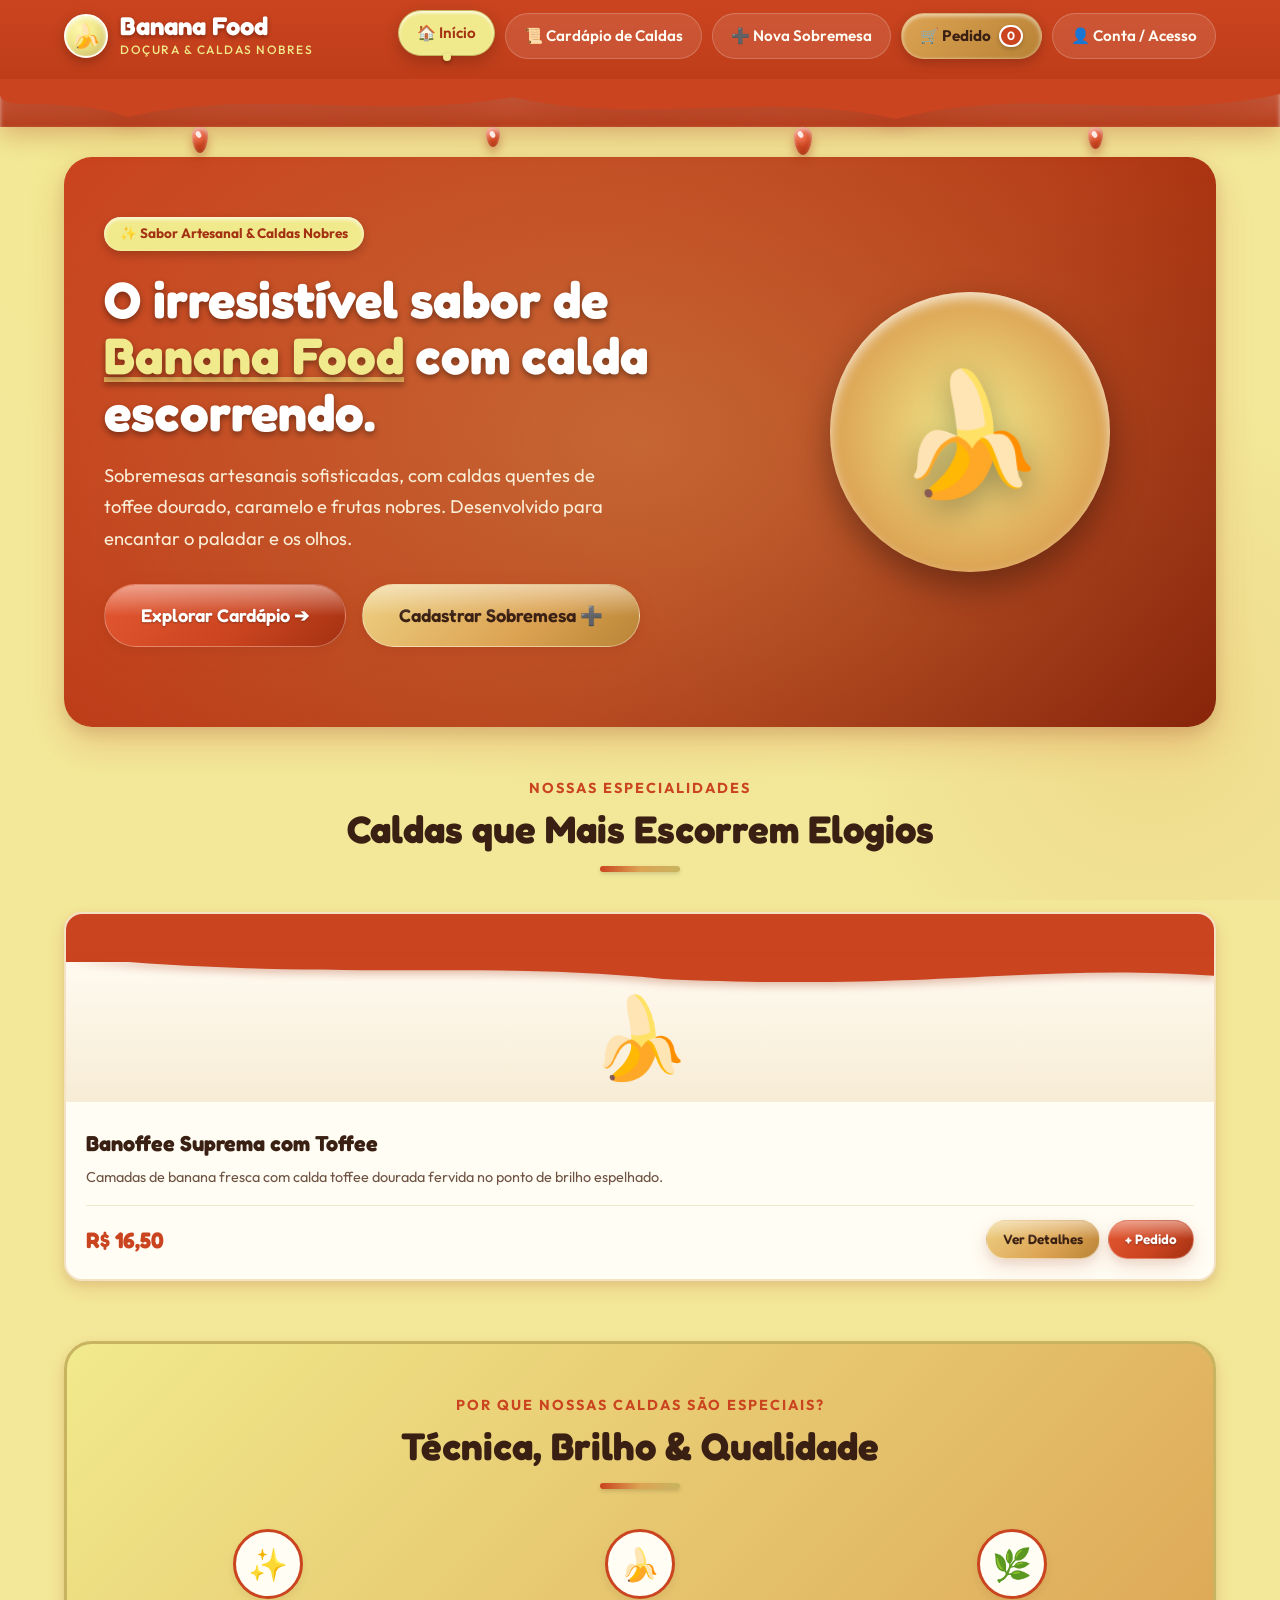
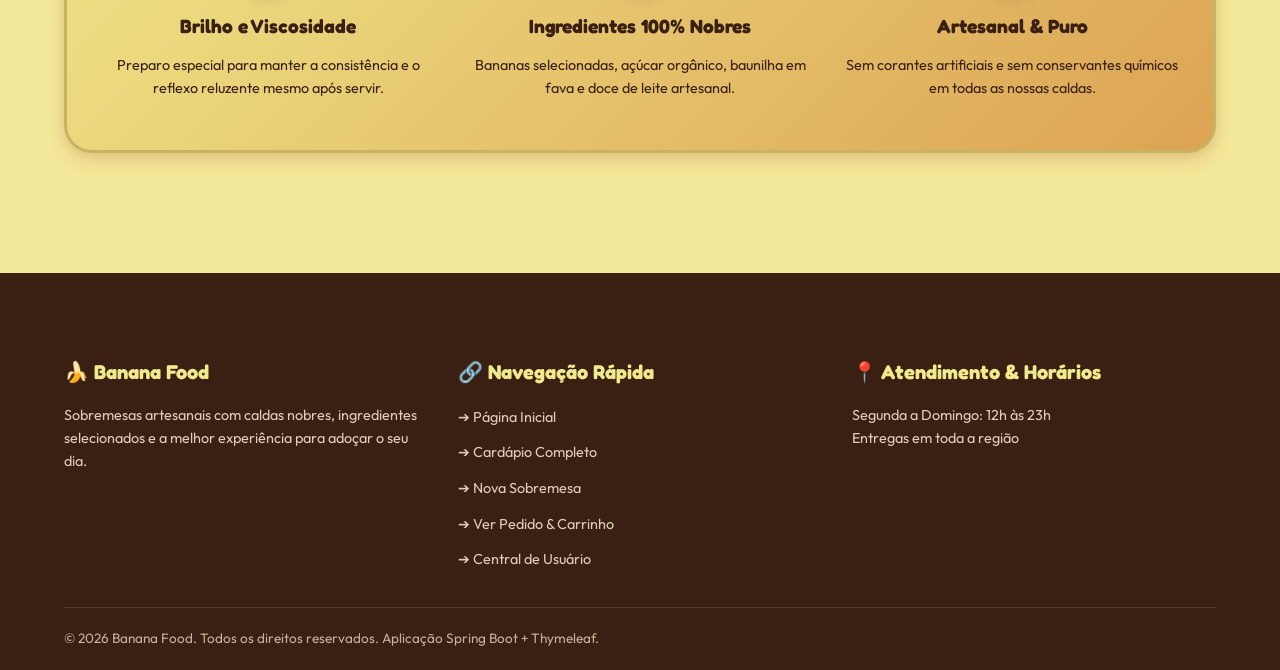
==== src/main/resources/templates/index.html @ f7de23c0 "feat: migracao do prototipo para Spring Boot e Thymeleaf com rotas, templates, models e services" ====
<!DOCTYPE html>
<html lang="pt-BR" xmlns:th="http://www.thymeleaf.org">

<head>
    <meta charset="UTF-8">
    <meta name="viewport" content="width=device-width, initial-scale=1.0">
    <meta name="description"
        content="Banana Food: Sobremesas artesanais sofisticadas com caldas quentes e ingredientes nobres.">
    <title>Banana Food | Sobremesas & Caldas Nobres</title>
    <link rel="stylesheet" th:href="@{/css/style.css}" href="/css/style.css">
    <link rel="stylesheet" th:href="@{/css/index.css}" href="/css/index.css">
</head>

<body>

    <header class="site-header">
        <div class="header-conteudo">
            <a th:href="@{/}" href="/" class="site-logo" aria-label="Página Inicial do Banana Food">
                <span class="logo-icone" role="img" aria-label="Banana Food">🍌</span>
                <div class="logo-texto">
                    <strong class="logo-titulo">Banana Food</strong>
                    <span class="logo-subtitulo">Doçura & Caldas Nobres</span>
                </div>
            </a>

            <button type="button" class="botao-menu-mobile" id="botao-menu-mobile" aria-label="Abrir Menu de Navegação">
                ☰
            </button>

            <nav class="menu-principal" id="menu-principal-nav" aria-label="Menu Principal">
                <ul class="menu-lista">
                    <li><a th:href="@{/}" href="/" class="ativo">🏠 Início</a></li>
                    <li><a th:href="@{/menu}" href="/menu">📜 Cardápio de Caldas</a></li>
                    <li><a th:href="@{/produtos/novo}" href="/produtos/novo">➕ Nova Sobremesa</a></li>
                    <li>
                        <a th:href="@{/carrinho}" href="/carrinho" class="botao-carrinho-header">
                            🛒 Pedido <span class="contador-carrinho" aria-label="Itens no carrinho">0</span>
                        </a>
                    </li>
                    <li><a th:href="@{/login-cadastro}" href="/login-cadastro">👤 Conta / Acesso</a></li>
                </ul>
            </nav>
        </div>

        <div class="calda-topo">
            <svg class="calda-onda-svg" viewBox="0 0 1200 48" preserveAspectRatio="none" aria-hidden="true">
                <path
                    d="M0,0 L1200,0 L1200,15 C1080,45 960,5 840,40 C720,10 600,48 480,18 C360,42 240,8 120,38 C60,15 0,35 0,15 Z">
                </path>
            </svg>
            <div class="calda-gotas-container">
                <span class="calda-gota pos-1" aria-hidden="true"></span>
                <span class="calda-gota pos-2" aria-hidden="true"></span>
                <span class="calda-gota pos-3" aria-hidden="true"></span>
                <span class="calda-gota pos-4" aria-hidden="true"></span>
            </div>
        </div>
    </header>

    <main class="conteudo-principal">

        <section class="hero-banner" aria-labelledby="titulo-hero">
            <div class="hero-conteudo">
                <span class="hero-tag">✨ Sabor Artesanal & Caldas Nobres</span>
                <h1 class="hero-titulo" id="titulo-hero">
                    O irresistível sabor de <span>Banana Food</span> com calda escorrendo.
                </h1>
                <p class="hero-descricao">
                    Sobremesas artesanais sofisticadas, com caldas quentes de toffee dourado, caramelo e frutas nobres.
                    Desenvolvido para encantar o paladar e os olhos.
                </p>
                <div class="hero-acoes">
                    <a th:href="@{/menu}" href="/menu" class="btn btn-primary btn-lg">Explorar Cardápio ➔</a>
                    <a th:href="@{/produtos/novo}" href="/produtos/novo" class="btn btn-secondary btn-lg">Cadastrar Sobremesa ➕</a>
                </div>
            </div>

            <figure class="hero-visual">
                <div class="hero-disco-calda">
                    <span class="emoji-principal" role="img" aria-label="Banana com Calda">🍌</span>
                </div>
                <figcaption class="sr-only">Sobremesa especial de banana com calda de caramelo escorrendo</figcaption>
            </figure>
        </section>

        <section class="secao-destaques" aria-labelledby="titulo-destaques">
            <header class="secao-cabecalho">
                <span class="secao-subtitulo">Nossas Especialidades</span>
                <h2 class="secao-titulo" id="titulo-destaques">Caldas que Mais Escorrem Elogios</h2>
                <div class="secao-divisor" aria-hidden="true"></div>
            </header>

            <div class="grid-destaques">
                <article class="card-produto-destaque" th:each="destaque : ${destaques}">
                    <header class="card-topo-calda">
                        <svg viewBox="0 0 500 40" preserveAspectRatio="none">
                            <path d="M0,0 C120,40 180,5 260,35 C380,55 420,10 500,30 L500,0 Z"></path>
                        </svg>
                    </header>
                    <figure class="card-imagem-area">
                        <span role="img" th:text="${destaque.emoji}" aria-label="Sobremesa em Destaque">🍌</span>
                    </figure>
                    <div class="card-corpo">
                        <div class="card-info">
                            <h3 th:text="${destaque.nome}">Banoffee Suprema com Toffee</h3>
                            <p th:text="${destaque.descricao}">Camadas de banana fresca com calda toffee dourada fervida no ponto de brilho espelhado.</p>
                        </div>
                        <footer class="card-rodape">
                            <span class="preco-tag" th:text="'R$ ' + ${destaque.precoFormatado}">R$ 16,50</span>
                            <div style="display: flex; gap: 8px;">
                                <a th:href="@{/produtos/{id}(id=${destaque.id})}" href="/produtos/1" class="btn btn-secondary btn-sm">Ver Detalhes</a>
                                <button type="button" class="btn btn-primary btn-sm"
                                    th:attr="onclick=|adicionarAoCarrinho(${destaque.id}, '${destaque.nome}', ${destaque.preco}, '${destaque.emoji}')|">
                                    + Pedido
                                </button>
                            </div>
                        </footer>
                    </div>
                </article>
            </div>
        </section>

        <section class="secao-diferenciais" aria-labelledby="titulo-diferenciais">
            <header class="secao-cabecalho">
                <span class="secao-subtitulo">Por que Nossas Caldas São Especiais?</span>
                <h2 class="secao-titulo" id="titulo-diferenciais">Técnica, Brilho & Qualidade</h2>
                <div class="secao-divisor" aria-hidden="true"></div>
            </header>

            <div class="grid-diferenciais">
                <article class="item-diferencial">
                    <div class="diferencial-icone" role="img" aria-label="Efeito de Brilho">✨</div>
                    <h3>Brilho e Viscosidade</h3>
                    <p>Preparo especial para manter a consistência e o reflexo reluzente mesmo após servir.</p>
                </article>

                <article class="item-diferencial">
                    <div class="diferencial-icone" role="img" aria-label="Ingredientes Nobres">🍌</div>
                    <h3>Ingredientes 100% Nobres</h3>
                    <p>Bananas selecionadas, açúcar orgânico, baunilha em fava e doce de leite artesanal.</p>
                </article>

                <article class="item-diferencial">
                    <div class="diferencial-icone" role="img" aria-label="Sem Conservantes">🌿</div>
                    <h3>Artesanal & Puro</h3>
                    <p>Sem corantes artificiais e sem conservantes químicos em todas as nossas caldas.</p>
                </article>
            </div>
        </section>

    </main>

    <footer class="site-footer">
        <svg class="footer-onda-superior" viewBox="0 0 1200 35" preserveAspectRatio="none" aria-hidden="true">
            <path d="M0,35 L1200,35 L1200,10 C1000,40 800,0 600,25 C400,0 200,40 0,10 Z"></path>
        </svg>

        <div class="footer-conteudo">
            <div class="footer-grid">
                <section class="footer-coluna">
                    <h3>🍌 Banana Food</h3>
                    <p>
                        Sobremesas artesanais com caldas nobres, ingredientes selecionados e a melhor experiência para adoçar o seu dia.
                    </p>
                </section>

                <nav class="footer-coluna" aria-label="Links do Rodapé">
                    <h3>🔗 Navegação Rápida</h3>
                    <ul class="footer-links">
                        <li><a th:href="@{/}" href="/">➔ Página Inicial</a></li>
                        <li><a th:href="@{/menu}" href="/menu">➔ Cardápio Completo</a></li>
                        <li><a th:href="@{/produtos/novo}" href="/produtos/novo">➔ Nova Sobremesa</a></li>
                        <li><a th:href="@{/carrinho}" href="/carrinho">➔ Ver Pedido & Carrinho</a></li>
                        <li><a th:href="@{/login-cadastro}" href="/login-cadastro">➔ Central de Usuário</a></li>
                    </ul>
                </nav>

                <section class="footer-coluna">
                    <h3>📍 Atendimento & Horários</h3>
                    <p>Segunda a Domingo: 12h às 23h<br>Entregas em toda a região</p>
                </section>
            </div>

            <div class="footer-inferior">
                <p>© 2026 Banana Food. Todos os direitos reservados. Aplicação Spring Boot + Thymeleaf.</p>
            </div>
        </div>
    </footer>

    <script th:src="@{/js/script.js}" src="/js/script.js"></script>
</body>

</html>
---- css/style.css ----
@import url('https://fonts.googleapis.com/css2?family=Fredoka:wght@400;500;600;700&family=Outfit:wght@300;400;500;600;700&display=swap');

:root {
    --color-primary: #CA441F;
    --color-primary-dark: #A33112;
    --color-secondary: #DCA353;
    --color-secondary-dark: #B98436;
    --color-accent: #C8B460;
    --color-light: #F1EA8C;
    --color-bg: #F3E899;

    --color-surface: #FFFDF4;
    --color-surface-translucent: rgba(255, 253, 244, 0.88);
    --color-text-dark: #3A1F13;
    --color-text-muted: #6E5343;
    --color-white: #FFFFFF;

    --shadow-sm: 0 4px 8px rgba(58, 31, 19, 0.08);
    --shadow-md: 0 8px 20px rgba(202, 68, 31, 0.15), 0 4px 8px rgba(58, 31, 19, 0.08);
    --shadow-lg: 0 16px 36px rgba(202, 68, 31, 0.22), 0 6px 14px rgba(58, 31, 19, 0.12);
    --shadow-drip: 0 10px 20px rgba(163, 49, 18, 0.35);

    --gloss-highlight: linear-gradient(180deg, rgba(255, 255, 255, 0.6) 0%, rgba(255, 255, 255, 0.1) 45%, rgba(255, 255, 255, 0) 50%, rgba(255, 255, 255, 0.2) 100%);
    --gloss-sheen: radial-gradient(circle at 30% 20%, rgba(255, 255, 255, 0.8) 0%, rgba(255, 255, 255, 0) 60%);

    --font-display: 'Fredoka', cursive, sans-serif;
    --font-body: 'Outfit', -apple-system, BlinkMacSystemFont, sans-serif;

    --radius-sm: 10px;
    --radius-md: 18px;
    --radius-lg: 28px;
    --radius-pill: 9999px;
    --transition-normal: all 0.3s cubic-bezier(0.25, 0.8, 0.25, 1);
    --transition-bounce: all 0.4s cubic-bezier(0.34, 1.56, 0.64, 1);
}

.sr-only {
    position: absolute;
    width: 1px;
    height: 1px;
    padding: 0;
    margin: -1px;
    overflow: hidden;
    clip: rect(0, 0, 0, 0);
    white-space: nowrap;
    border: 0;
}

* {
    margin: 0;
    padding: 0;
    box-sizing: border-box;
}

html {
    scroll-behavior: smooth;
    font-size: 16px;
}

body {
    font-family: var(--font-body);
    background-color: var(--color-bg);
    background-image:
        radial-gradient(circle at 10% 20%, rgba(241, 234, 140, 0.45) 0%, transparent 20%),
        radial-gradient(circle at 90% 80%, rgba(220, 163, 83, 0.2) 0%, transparent 25%),
        radial-gradient(circle at 50% 50%, rgba(200, 180, 96, 0.15) 0%, transparent 50%);
    background-attachment: fixed;
    color: var(--color-text-dark);
    min-height: 100vh;
    display: flex;
    flex-direction: column;
    line-height: 1.6;
    overflow-x: hidden;
}

.calda-topo {
    position: relative;
    width: 100%;
    background: var(--color-primary);
    background-image: linear-gradient(180deg, rgba(255, 255, 255, 0.25) 0%, rgba(0, 0, 0, 0.1) 100%);
    box-shadow: inset 0 2px 4px rgba(255, 255, 255, 0.6);
    z-index: 20;
}

.calda-onda-svg {
    display: block;
    width: 100%;
    height: 48px;
    fill: var(--color-primary);
    filter: drop-shadow(0 8px 8px rgba(163, 49, 18, 0.35));
}

.calda-onda-svg.secundaria {
    fill: var(--color-secondary);
    filter: drop-shadow(0 6px 6px rgba(185, 132, 54, 0.35));
}

.calda-onda-svg.invertida {
    transform: rotate(180deg);
}

.calda-gotas-container {
    position: absolute;
    top: 100%;
    left: 0;
    width: 100%;
    pointer-events: none;
    overflow: visible;
    height: 40px;
}

.calda-gota {
    position: absolute;
    width: 18px;
    height: 24px;
    background: radial-gradient(circle at 35% 30%, #ff8364 0%, var(--color-primary) 50%, var(--color-primary-dark) 100%);
    border-radius: 50% 50% 50% 50% / 30% 30% 70% 70%;
    box-shadow: 0 6px 10px rgba(163, 49, 18, 0.4), inset 0 3px 4px rgba(255, 255, 255, 0.6);
    animation: pingaCalda 3.5s ease-in-out infinite;
}

.calda-gota::after {
    content: '';
    position: absolute;
    top: 4px;
    left: 4px;
    width: 5px;
    height: 7px;
    background: rgba(255, 255, 255, 0.85);
    border-radius: 50%;
    transform: rotate(-30deg);
}

.calda-gota.pos-1 {
    left: 15%;
    animation-delay: 0.2s;
    height: 26px;
    width: 16px;
}

.calda-gota.pos-2 {
    left: 38%;
    animation-delay: 1.6s;
    height: 20px;
    width: 14px;
}

.calda-gota.pos-3 {
    left: 62%;
    animation-delay: 0.9s;
    height: 28px;
    width: 18px;
}

.calda-gota.pos-4 {
    left: 85%;
    animation-delay: 2.3s;
    height: 22px;
    width: 15px;
}

@keyframes pingaCalda {

    0%,
    100% {
        transform: translateY(0) scaleY(1);
    }

    50% {
        transform: translateY(8px) scaleY(1.15) scaleX(0.9);
    }

    70% {
        transform: translateY(12px) scaleY(1.25) scaleX(0.85);
    }
}

.borda-escorrendo {
    position: relative;
    border-radius: var(--radius-md);
    border: 3px solid var(--color-secondary);
    background: var(--color-surface);
    box-shadow: var(--shadow-md);
    overflow: hidden;
}

.borda-escorrendo::before {
    content: '';
    position: absolute;
    top: 0;
    left: 0;
    right: 0;
    height: 12px;
    background: linear-gradient(90deg, var(--color-primary), var(--color-secondary), var(--color-accent));
    box-shadow: inset 0 2px 4px rgba(255, 255, 255, 0.7);
}

header.site-header {
    position: sticky;
    top: 0;
    z-index: 1000;
    background: linear-gradient(180deg, var(--color-primary) 0%, #ba3a17 95%, transparent 100%);
    box-shadow: 0 8px 24px rgba(163, 49, 18, 0.3);
}

.topo-academico {
    background-color: var(--color-text-dark);
    color: var(--color-light);
    padding: 6px 20px;
    font-size: 0.82rem;
    display: flex;
    justify-content: space-between;
    align-items: center;
    flex-wrap: wrap;
    gap: 10px;
}

.topo-academico strong {
    color: var(--color-light);
}

.topo-academico aside {
    display: flex;
    align-items: center;
    gap: 12px;
}

.badge-academico {
    background: var(--color-secondary);
    color: var(--color-text-dark);
    padding: 2px 10px;
    border-radius: var(--radius-pill);
    font-weight: 700;
    font-size: 0.75rem;
    letter-spacing: 0.5px;
    box-shadow: 0 2px 5px rgba(0, 0, 0, 0.2);
}

.header-conteudo {
    max-width: 1200px;
    margin: 0 auto;
    padding: 12px 24px 20px 24px;
    display: flex;
    justify-content: space-between;
    align-items: center;
    gap: 20px;
}

.site-logo {
    display: flex;
    align-items: center;
    gap: 12px;
    text-decoration: none;
    color: var(--color-white);
    transition: var(--transition-bounce);
}

.site-logo:hover {
    transform: scale(1.04) rotate(-1deg);
}

.logo-icone {
    width: 44px;
    height: 44px;
    background: radial-gradient(circle at 35% 30%, #fff7b0 0%, var(--color-light) 40%, var(--color-accent) 100%);
    border-radius: 50%;
    display: flex;
    align-items: center;
    justify-content: center;
    font-size: 1.5rem;
    box-shadow: 0 4px 12px rgba(0, 0, 0, 0.25), inset 0 2px 4px rgba(255, 255, 255, 0.8);
    border: 2px solid var(--color-surface);
}

.logo-texto {
    display: flex;
    flex-direction: column;
}

.logo-titulo {
    font-family: var(--font-display);
    font-size: 1.6rem;
    font-weight: 700;
    line-height: 1.1;
    color: var(--color-white);
    text-shadow: 0 2px 4px rgba(90, 24, 6, 0.6);
}

.logo-subtitulo {
    font-size: 0.75rem;
    font-weight: 500;
    color: var(--color-light);
    letter-spacing: 1.5px;
    text-transform: uppercase;
}

nav.menu-principal {
    display: flex;
    align-items: center;
}

ul.menu-lista {
    display: flex;
    list-style: none;
    gap: 10px;
    align-items: center;
}

ul.menu-lista li a {
    position: relative;
    display: inline-flex;
    align-items: center;
    gap: 8px;
    padding: 10px 18px;
    color: var(--color-surface);
    text-decoration: none;
    font-weight: 600;
    font-size: 0.95rem;
    border-radius: var(--radius-pill);
    transition: var(--transition-bounce);
    background: rgba(255, 255, 255, 0.1);
    border: 1px solid rgba(255, 255, 255, 0.2);
    backdrop-filter: blur(4px);
}

ul.menu-lista li a:hover,
ul.menu-lista li a.ativo {
    background: var(--color-light);
    color: var(--color-primary-dark);
    border-color: var(--color-accent);
    box-shadow: 0 6px 16px rgba(0, 0, 0, 0.2), inset 0 2px 3px rgba(255, 255, 255, 0.8);
    transform: translateY(-3px);
}

ul.menu-lista li a.ativo::after {
    content: '';
    position: absolute;
    bottom: -6px;
    left: 50%;
    transform: translateX(-50%);
    width: 8px;
    height: 8px;
    background: var(--color-light);
    border-radius: 50%;
    box-shadow: 0 2px 4px rgba(0, 0, 0, 0.3);
}

.botao-carrinho-header {
    position: relative;
    background: linear-gradient(135deg, var(--color-secondary) 0%, #b88235 100%) !important;
    color: var(--color-text-dark) !important;
    font-weight: 700 !important;
    box-shadow: 0 4px 12px rgba(0, 0, 0, 0.2), inset 0 2px 4px rgba(255, 255, 255, 0.6) !important;
}

.contador-carrinho {
    display: inline-flex;
    align-items: center;
    justify-content: center;
    background: var(--color-primary);
    color: var(--color-white);
    min-width: 22px;
    height: 22px;
    padding: 0 6px;
    border-radius: var(--radius-pill);
    font-size: 0.75rem;
    font-weight: 700;
    border: 2px solid var(--color-white);
    box-shadow: 0 2px 4px rgba(0, 0, 0, 0.2);
}

.botao-menu-mobile {
    display: none;
    background: rgba(255, 255, 255, 0.15);
    border: 1px solid rgba(255, 255, 255, 0.3);
    color: var(--color-white);
    font-size: 1.5rem;
    padding: 8px 14px;
    border-radius: var(--radius-sm);
    cursor: pointer;
    transition: var(--transition-normal);
}

.botao-menu-mobile:hover {
    background: rgba(255, 255, 255, 0.3);
}

.cartao-responsavel {
    background: linear-gradient(135deg, var(--color-surface) 0%, #fff6d9 100%);
    border: 2px solid var(--color-secondary);
    border-left: 6px solid var(--color-primary);
    border-radius: var(--radius-md);
    padding: 14px 20px;
    margin: 15px 0 25px 0;
    display: flex;
    align-items: center;
    justify-content: space-between;
    flex-wrap: wrap;
    gap: 15px;
    box-shadow: var(--shadow-sm);
    position: relative;
    overflow: hidden;
}

.cartao-responsavel::after {
    content: '';
    position: absolute;
    right: -20px;
    bottom: -8px;
    font-size: 2.2rem;
    font-weight: 900;
    color: rgba(220, 163, 83, 0.12);
    pointer-events: none;
    letter-spacing: 2px;
}

.responsavel-info {
    display: flex;
    align-items: center;
    gap: 14px;
}

.responsavel-avatar {
    width: 44px;
    height: 44px;
    border-radius: 50%;
    background: radial-gradient(circle at 35% 30%, var(--color-light) 0%, var(--color-secondary) 100%);
    display: flex;
    align-items: center;
    justify-content: center;
    font-size: 1.3rem;
    border: 2px solid var(--color-primary);
    box-shadow: 0 3px 6px rgba(0, 0, 0, 0.15);
}

.responsavel-detalhes h4 {
    font-family: var(--font-display);
    font-size: 1rem;
    color: var(--color-primary-dark);
    margin-bottom: 2px;
}

.responsavel-detalhes p {
    font-size: 0.85rem;
    color: var(--color-text-muted);
}

.responsavel-detalhes strong {
    color: var(--color-text-dark);
}

.responsavel-tags {
    display: flex;
    gap: 8px;
    flex-wrap: wrap;
}

.tag-topico {
    background: var(--color-secondary);
    color: var(--color-text-dark);
    font-size: 0.78rem;
    font-weight: 700;
    padding: 4px 12px;
    border-radius: var(--radius-pill);
    box-shadow: inset 0 1px 2px rgba(255, 255, 255, 0.6);
}

.tag-status {
    background: var(--color-primary);
    color: var(--color-white);
    font-size: 0.78rem;
    font-weight: 600;
    padding: 4px 12px;
    border-radius: var(--radius-pill);
}

.btn {
    position: relative;
    display: inline-flex;
    align-items: center;
    justify-content: center;
    gap: 10px;
    padding: 12px 26px;
    font-family: var(--font-display);
    font-size: 1rem;
    font-weight: 600;
    text-decoration: none;
    border: none;
    border-radius: var(--radius-pill);
    cursor: pointer;
    transition: var(--transition-bounce);
    overflow: hidden;
    box-shadow: var(--shadow-md);
}

.btn::before {
    content: '';
    position: absolute;
    top: 0;
    left: 0;
    right: 0;
    height: 50%;
    background: linear-gradient(180deg, rgba(255, 255, 255, 0.45) 0%, rgba(255, 255, 255, 0) 100%);
    border-radius: var(--radius-pill) var(--radius-pill) 0 0;
    pointer-events: none;
}

.btn:hover {
    transform: translateY(-4px) scale(1.02);
    box-shadow: var(--shadow-lg);
}

.btn:active {
    transform: translateY(0) scale(0.98);
}

.btn-primary {
    background: linear-gradient(135deg, #e45832 0%, var(--color-primary) 60%, var(--color-primary-dark) 100%);
    color: var(--color-white);
    border: 1px solid rgba(255, 255, 255, 0.3);
    text-shadow: 0 1px 2px rgba(0, 0, 0, 0.3);
}

.btn-secondary {
    background: linear-gradient(135deg, #eed083 0%, var(--color-secondary) 60%, var(--color-secondary-dark) 100%);
    color: var(--color-text-dark);
    border: 1px solid rgba(255, 255, 255, 0.4);
}

.btn-accent {
    background: linear-gradient(135deg, var(--color-light) 0%, var(--color-accent) 100%);
    color: var(--color-text-dark);
}

.btn-outline {
    background: transparent;
    color: var(--color-primary);
    border: 2px solid var(--color-primary);
}

.btn-outline:hover {
    background: var(--color-primary);
    color: var(--color-white);
}

.btn-sm {
    padding: 8px 16px;
    font-size: 0.85rem;
}

.btn-lg {
    padding: 16px 36px;
    font-size: 1.15rem;
}

main.conteudo-principal {
    flex: 1;
    max-width: 1200px;
    width: 100%;
    margin: 0 auto;
    padding: 30px 24px 60px 24px;
}

.secao-cabecalho {
    text-align: center;
    margin-bottom: 40px;
    position: relative;
}

.secao-subtitulo {
    color: var(--color-primary);
    font-weight: 700;
    text-transform: uppercase;
    letter-spacing: 2px;
    font-size: 0.9rem;
    margin-bottom: 6px;
    display: block;
}

.secao-titulo {
    font-family: var(--font-display);
    font-size: 2.4rem;
    color: var(--color-text-dark);
    line-height: 1.2;
}

.secao-divisor {
    width: 80px;
    height: 6px;
    background: linear-gradient(90deg, var(--color-primary), var(--color-secondary), var(--color-accent));
    margin: 14px auto 0 auto;
    border-radius: var(--radius-pill);
    box-shadow: 0 2px 4px rgba(0, 0, 0, 0.15);
}

#toast-container {
    position: fixed;
    bottom: 25px;
    right: 25px;
    z-index: 9999;
    display: flex;
    flex-direction: column;
    gap: 10px;
    pointer-events: none;
}

.toast {
    pointer-events: auto;
    background: var(--color-surface);
    border-left: 6px solid var(--color-primary);
    border-radius: var(--radius-md);
    padding: 14px 20px;
    display: flex;
    align-items: center;
    gap: 12px;
    min-width: 280px;
    max-width: 380px;
    box-shadow: var(--shadow-lg);
    animation: slideInToast 0.35s cubic-bezier(0.34, 1.56, 0.64, 1) forwards;
    color: var(--color-text-dark);
    font-size: 0.9rem;
    border-top: 1px solid rgba(220, 163, 83, 0.3);
    border-right: 1px solid rgba(220, 163, 83, 0.3);
    border-bottom: 1px solid rgba(220, 163, 83, 0.3);
}

.toast.sucesso {
    border-left-color: #2e8b57;
}

.toast.alerta {
    border-left-color: var(--color-secondary);
}

.toast-icone {
    font-size: 1.4rem;
}

@keyframes slideInToast {
    from {
        opacity: 0;
        transform: translateX(100%) scale(0.9);
    }

    to {
        opacity: 1;
        transform: translateX(0) scale(1);
    }
}

footer.site-footer {
    background: var(--color-text-dark);
    color: var(--color-bg);
    position: relative;
    margin-top: auto;
}

.footer-onda-superior {
    position: relative;
    top: 1px;
    width: 100%;
    height: 35px;
    fill: var(--color-text-dark);
}

.footer-conteudo {
    max-width: 1200px;
    margin: 0 auto;
    padding: 40px 24px 20px 24px;
    display: flex;
    flex-direction: column;
    gap: 35px;
}

.footer-grid {
    display: flex;
    justify-content: space-between;
    flex-wrap: wrap;
    gap: 30px;
}

.footer-coluna {
    flex: 1;
    min-width: 240px;
}

.footer-coluna h3 {
    font-family: var(--font-display);
    font-size: 1.25rem;
    color: var(--color-light);
    margin-bottom: 16px;
    display: flex;
    align-items: center;
    gap: 8px;
}

.footer-coluna p {
    color: #dfceb7;
    font-size: 0.9rem;
    line-height: 1.6;
}

.footer-links {
    list-style: none;
    display: flex;
    flex-direction: column;
    gap: 10px;
}

.footer-links li a {
    color: #dfceb7;
    text-decoration: none;
    font-size: 0.9rem;
    transition: var(--transition-normal);
    display: inline-flex;
    align-items: center;
    gap: 6px;
}

.footer-links li a:hover {
    color: var(--color-light);
    transform: translateX(5px);
}

.footer-autores {
    display: flex;
    flex-direction: column;
    gap: 8px;
    font-size: 0.85rem;
}

.autor-item {
    background: rgba(255, 255, 255, 0.05);
    padding: 8px 12px;
    border-radius: var(--radius-sm);
    border-left: 3px solid var(--color-secondary);
    display: flex;
    justify-content: space-between;
    align-items: center;
}

.autor-item span.funcao {
    color: var(--color-light);
    font-size: 0.75rem;
    background: rgba(202, 68, 31, 0.4);
    padding: 2px 8px;
    border-radius: var(--radius-pill);
}

.footer-inferior {
    border-top: 1px solid rgba(243, 232, 153, 0.15);
    padding-top: 20px;
    display: flex;
    justify-content: space-between;
    align-items: center;
    flex-wrap: wrap;
    gap: 15px;
    font-size: 0.85rem;
    color: #c4b09b;
}

@media (max-width: 900px) {
    .botao-menu-mobile {
        display: block;
    }

    nav.menu-principal {
        display: none;
        position: absolute;
        top: 100%;
        left: 0;
        width: 100%;
        background: var(--color-primary-dark);
        padding: 20px;
        box-shadow: 0 10px 20px rgba(0, 0, 0, 0.3);
        border-bottom: 3px solid var(--color-secondary);
    }

    nav.menu-principal.aberto {
        display: block;
        animation: fadeInDown 0.3s ease forwards;
    }

    ul.menu-lista {
        flex-direction: column;
        width: 100%;
        align-items: stretch;
    }

    ul.menu-lista li a {
        justify-content: center;
        padding: 12px 20px;
    }
}

@keyframes fadeInDown {
    from {
        opacity: 0;
        transform: translateY(-10px);
    }

    to {
        opacity: 1;
        transform: translateY(0);
    }
}
---- css/index.css ----
section.hero-banner {
  position: relative;
  background: linear-gradient(135deg, #CA441F 0%, #b33814 60%, #87250b 100%);
  border-radius: var(--radius-lg);
  padding: 60px 40px 80px 40px;
  color: var(--color-white);
  box-shadow: var(--shadow-lg);
  margin-bottom: 50px;
  overflow: hidden;
  display: flex;
  align-items: center;
  justify-content: space-between;
  gap: 40px;
}

section.hero-banner::before {
  content: '';
  position: absolute;
  top: -50%;
  left: -20%;
  width: 140%;
  height: 200%;
  background: radial-gradient(ellipse at center, rgba(241, 234, 140, 0.25) 0%, transparent 60%);
  pointer-events: none;
}

.hero-conteudo {
  flex: 1.2;
  position: relative;
  z-index: 2;
  display: flex;
  flex-direction: column;
  gap: 20px;
}

.hero-tag {
  align-self: flex-start;
  background: var(--color-light);
  color: var(--color-primary-dark);
  font-weight: 700;
  font-size: 0.85rem;
  padding: 6px 16px;
  border-radius: var(--radius-pill);
  box-shadow: 0 4px 10px rgba(0, 0, 0, 0.2), inset 0 2px 4px rgba(255, 255, 255, 0.8);
  display: inline-flex;
  align-items: center;
  gap: 6px;
}

.hero-titulo {
  font-family: var(--font-display);
  font-size: 3.2rem;
  line-height: 1.1;
  text-shadow: 0 3px 6px rgba(0, 0, 0, 0.4);
}

.hero-titulo span {
  color: var(--color-light);
  text-decoration: underline;
  text-decoration-color: var(--color-secondary);
}

.hero-descricao {
  font-size: 1.15rem;
  color: #faeed7;
  max-width: 540px;
  line-height: 1.7;
}

.hero-acoes {
  display: flex;
  gap: 16px;
  flex-wrap: wrap;
  margin-top: 10px;
}

.hero-visual {
  flex: 0.8;
  display: flex;
  justify-content: center;
  align-items: center;
  position: relative;
  z-index: 2;
}

.hero-disco-calda {
  position: relative;
  width: 280px;
  height: 280px;
  background: radial-gradient(circle, var(--color-light) 0%, var(--color-secondary) 70%, var(--color-accent) 100%);
  border-radius: 50%;
  display: flex;
  align-items: center;
  justify-content: center;
  box-shadow: 0 15px 35px rgba(0, 0, 0, 0.35), inset 0 6px 12px rgba(255, 255, 255, 0.7);
  animation: flutuarHero 4s ease-in-out infinite alternate;
}

.hero-disco-calda .emoji-principal {
  font-size: 7.5rem;
  filter: drop-shadow(0 10px 15px rgba(0, 0, 0, 0.3));
}

.hero-calda-escorrendo-topo {
  position: absolute;
  top: 0;
  left: 0;
  width: 100%;
  height: 90px;
  background: radial-gradient(circle at 50% 0%, var(--color-primary-dark) 0%, transparent 80%);
  pointer-events: none;
}

@keyframes flutuarHero {
  0% {
    transform: translateY(0px) rotate(0deg);
  }

  100% {
    transform: translateY(-15px) rotate(3deg);
  }
}

section.secao-academicos {
  margin-bottom: 60px;
}

.grid-responsaveis {
  display: grid;
  grid-template-columns: repeat(auto-fit, minmax(260px, 1fr));
  gap: 24px;
}

.card-responsavel-projeto {
  background: var(--color-surface);
  border-radius: var(--radius-md);
  border-top: 8px solid var(--color-primary);
  box-shadow: var(--shadow-md);
  padding: 24px;
  display: flex;
  flex-direction: column;
  gap: 14px;
  position: relative;
  transition: var(--transition-bounce);
  overflow: hidden;
}

.card-responsavel-projeto::before {
  content: '';
  position: absolute;
  top: 0;
  left: 0;
  width: 100%;
  height: 4px;
  background: linear-gradient(90deg, rgba(255, 255, 255, 0.8), transparent);
}

.card-responsavel-projeto:hover {
  transform: translateY(-8px);
  box-shadow: var(--shadow-lg);
  border-top-color: var(--color-secondary);
}

.card-responsavel-header {
  display: flex;
  align-items: center;
  gap: 16px;
}

.responsavel-foto-box {
  width: 56px;
  height: 56px;
  border-radius: 50%;
  background: radial-gradient(circle at 30% 30%, #fff 0%, var(--color-light) 60%, var(--color-secondary) 100%);
  display: flex;
  align-items: center;
  justify-content: center;
  font-size: 1.8rem;
  border: 3px solid var(--color-secondary);
  box-shadow: 0 4px 8px rgba(0, 0, 0, 0.15);
}

.responsavel-identificacao h3 {
  font-family: var(--font-display);
  font-size: 1.15rem;
  color: var(--color-primary-dark);
}

.responsavel-identificacao span {
  font-size: 0.8rem;
  color: var(--color-text-muted);
}

.card-responsavel-tarefas {
  list-style: none;
  font-size: 0.88rem;
  display: flex;
  flex-direction: column;
  gap: 8px;
  border-top: 1px dashed rgba(200, 180, 96, 0.4);
  padding-top: 12px;
}

.card-responsavel-tarefas li {
  display: flex;
  align-items: center;
  gap: 8px;
  color: var(--color-text-dark);
}

.card-responsavel-tarefas li span.icone-check {
  color: var(--color-primary);
  font-weight: bold;
}

section.secao-destaques {
  margin-bottom: 60px;
}

.grid-destaques {
  display: grid;
  grid-template-columns: repeat(auto-fit, minmax(280px, 1fr));
  gap: 28px;
}

.card-produto-destaque {
  background: var(--color-surface);
  border-radius: var(--radius-md);
  box-shadow: var(--shadow-md);
  overflow: hidden;
  display: flex;
  flex-direction: column;
  transition: var(--transition-bounce);
  border: 2px solid rgba(220, 163, 83, 0.3);
  position: relative;
}

.card-produto-destaque:hover {
  transform: translateY(-8px);
  box-shadow: var(--shadow-lg);
}

.card-topo-calda {
  position: relative;
  background: var(--color-primary);
  height: 48px;
}

.card-topo-calda svg {
  position: absolute;
  bottom: -20px;
  left: 0;
  width: 100%;
  height: 25px;
  fill: var(--color-primary);
  filter: drop-shadow(0 4px 4px rgba(163, 49, 18, 0.3));
}

.card-imagem-area {
  padding: 10px 20px 0 20px;
  text-align: center;
  font-size: 5rem;
  background: linear-gradient(180deg, #fffaf0 0%, #f7ecd5 100%);
  display: flex;
  justify-content: center;
  align-items: center;
  height: 140px;
}

.card-corpo {
  padding: 24px 20px 20px 20px;
  display: flex;
  flex-direction: column;
  flex: 1;
  justify-content: space-between;
  gap: 16px;
}

.card-info h3 {
  font-family: var(--font-display);
  font-size: 1.35rem;
  color: var(--color-text-dark);
  margin-bottom: 6px;
}

.card-info p {
  font-size: 0.9rem;
  color: var(--color-text-muted);
  line-height: 1.5;
}

.card-rodape {
  display: flex;
  align-items: center;
  justify-content: space-between;
  border-top: 1px solid rgba(200, 180, 96, 0.3);
  padding-top: 14px;
}

.preco-tag {
  font-family: var(--font-display);
  font-size: 1.4rem;
  font-weight: 700;
  color: var(--color-primary);
}

section.secao-diferenciais {
  background: linear-gradient(135deg, var(--color-light) 0%, var(--color-secondary) 100%);
  border-radius: var(--radius-lg);
  padding: 50px 30px;
  margin-bottom: 60px;
  box-shadow: var(--shadow-md);
  border: 3px solid var(--color-accent);
}

.grid-diferenciais {
  display: flex;
  justify-content: space-around;
  flex-wrap: wrap;
  gap: 30px;
}

.item-diferencial {
  flex: 1;
  min-width: 220px;
  text-align: center;
  display: flex;
  flex-direction: column;
  align-items: center;
  gap: 12px;
}

.diferencial-icone {
  width: 70px;
  height: 70px;
  background: var(--color-surface);
  border-radius: 50%;
  display: flex;
  align-items: center;
  justify-content: center;
  font-size: 2rem;
  box-shadow: var(--shadow-sm);
  border: 3px solid var(--color-primary);
}

.item-diferencial h3 {
  font-family: var(--font-display);
  font-size: 1.2rem;
  color: var(--color-text-dark);
}

.item-diferencial p {
  font-size: 0.9rem;
  color: var(--color-text-dark);
}

@media (max-width: 860px) {
  section.hero-banner {
    flex-direction: column;
    text-align: center;
    padding: 40px 20px;
  }

  .hero-tag {
    align-self: center;
  }

  .hero-acoes {
    justify-content: center;
  }

  .hero-titulo {
    font-size: 2.3rem;
  }

  .hero-disco-calda {
    width: 200px;
    height: 200px;
  }

  .hero-disco-calda .emoji-principal {
    font-size: 5rem;
  }
}
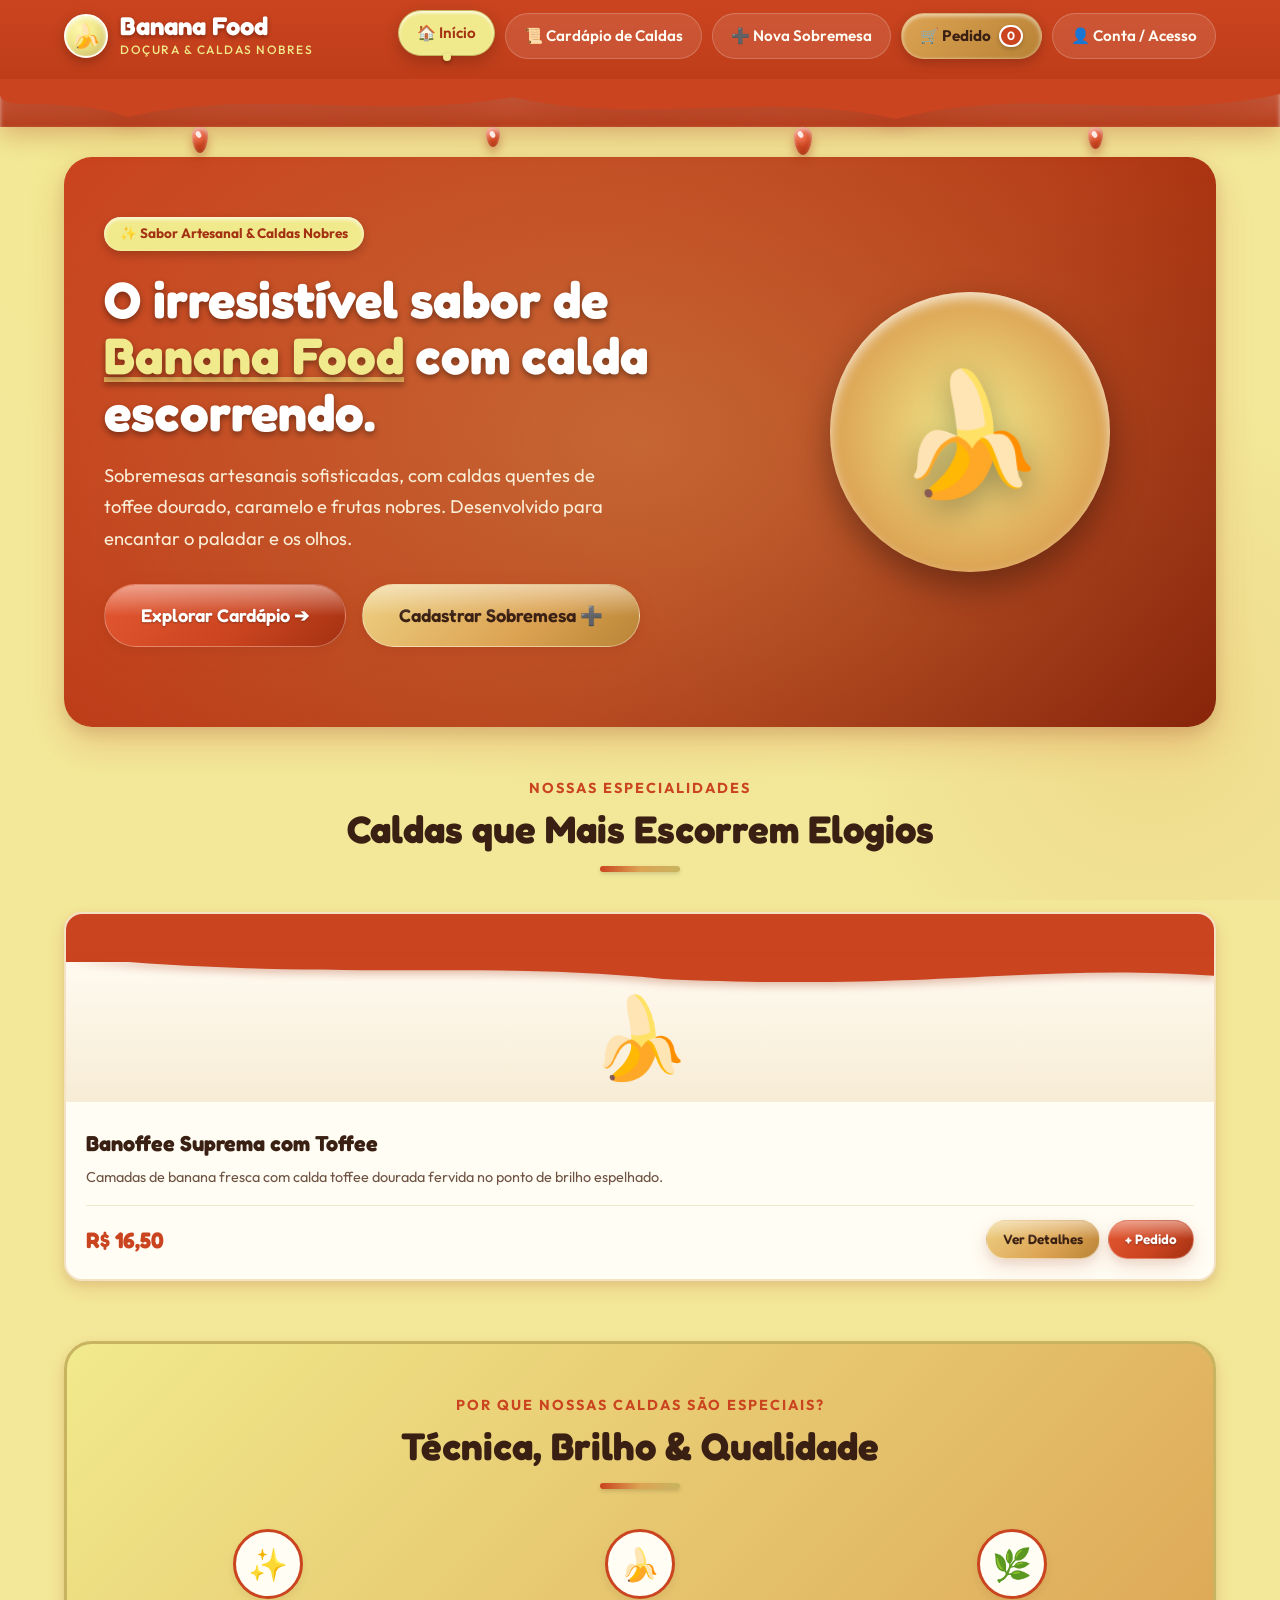
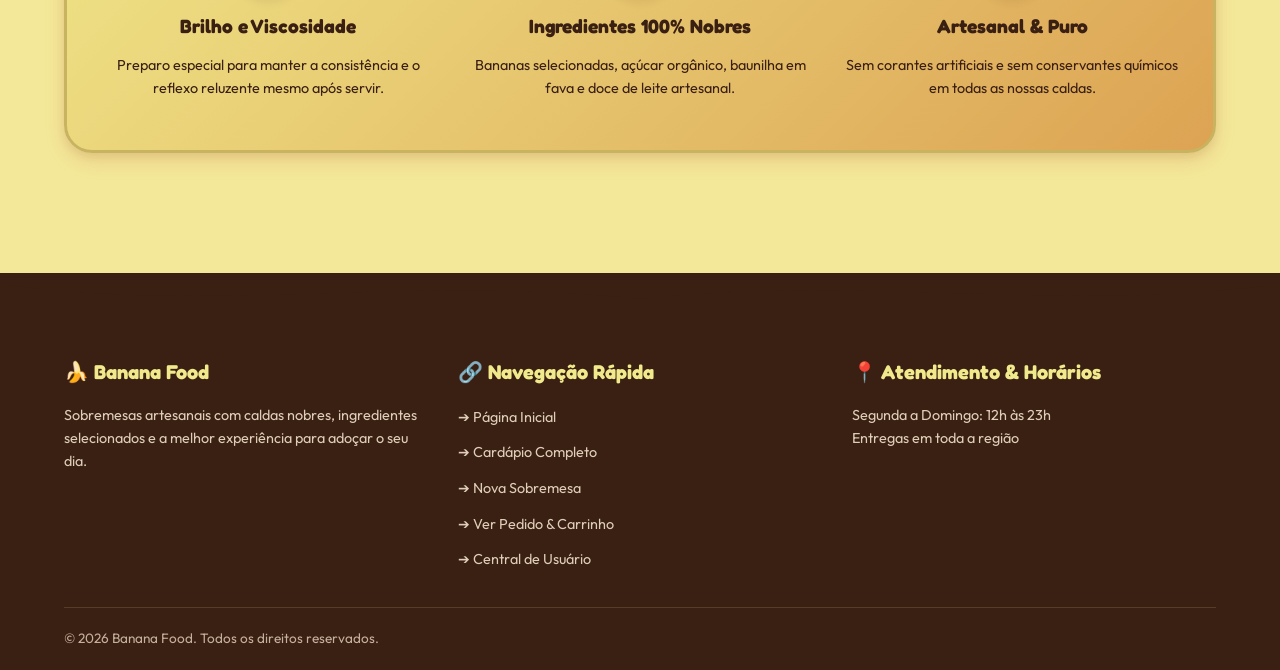
==== commit db6f87d7: "refactor: remover comentarios do codigo e padronizar rodape da versao final" ====
--- a/src/main/resources/templates/index.html
+++ b/src/main/resources/templates/index.html
@@ -182,7 +182,7 @@
             </div>
 
             <div class="footer-inferior">
-                <p>© 2026 Banana Food. Todos os direitos reservados. Aplicação Spring Boot + Thymeleaf.</p>
+                <p>© 2026 Banana Food. Todos os direitos reservados.</p>
             </div>
         </div>
     </footer>
